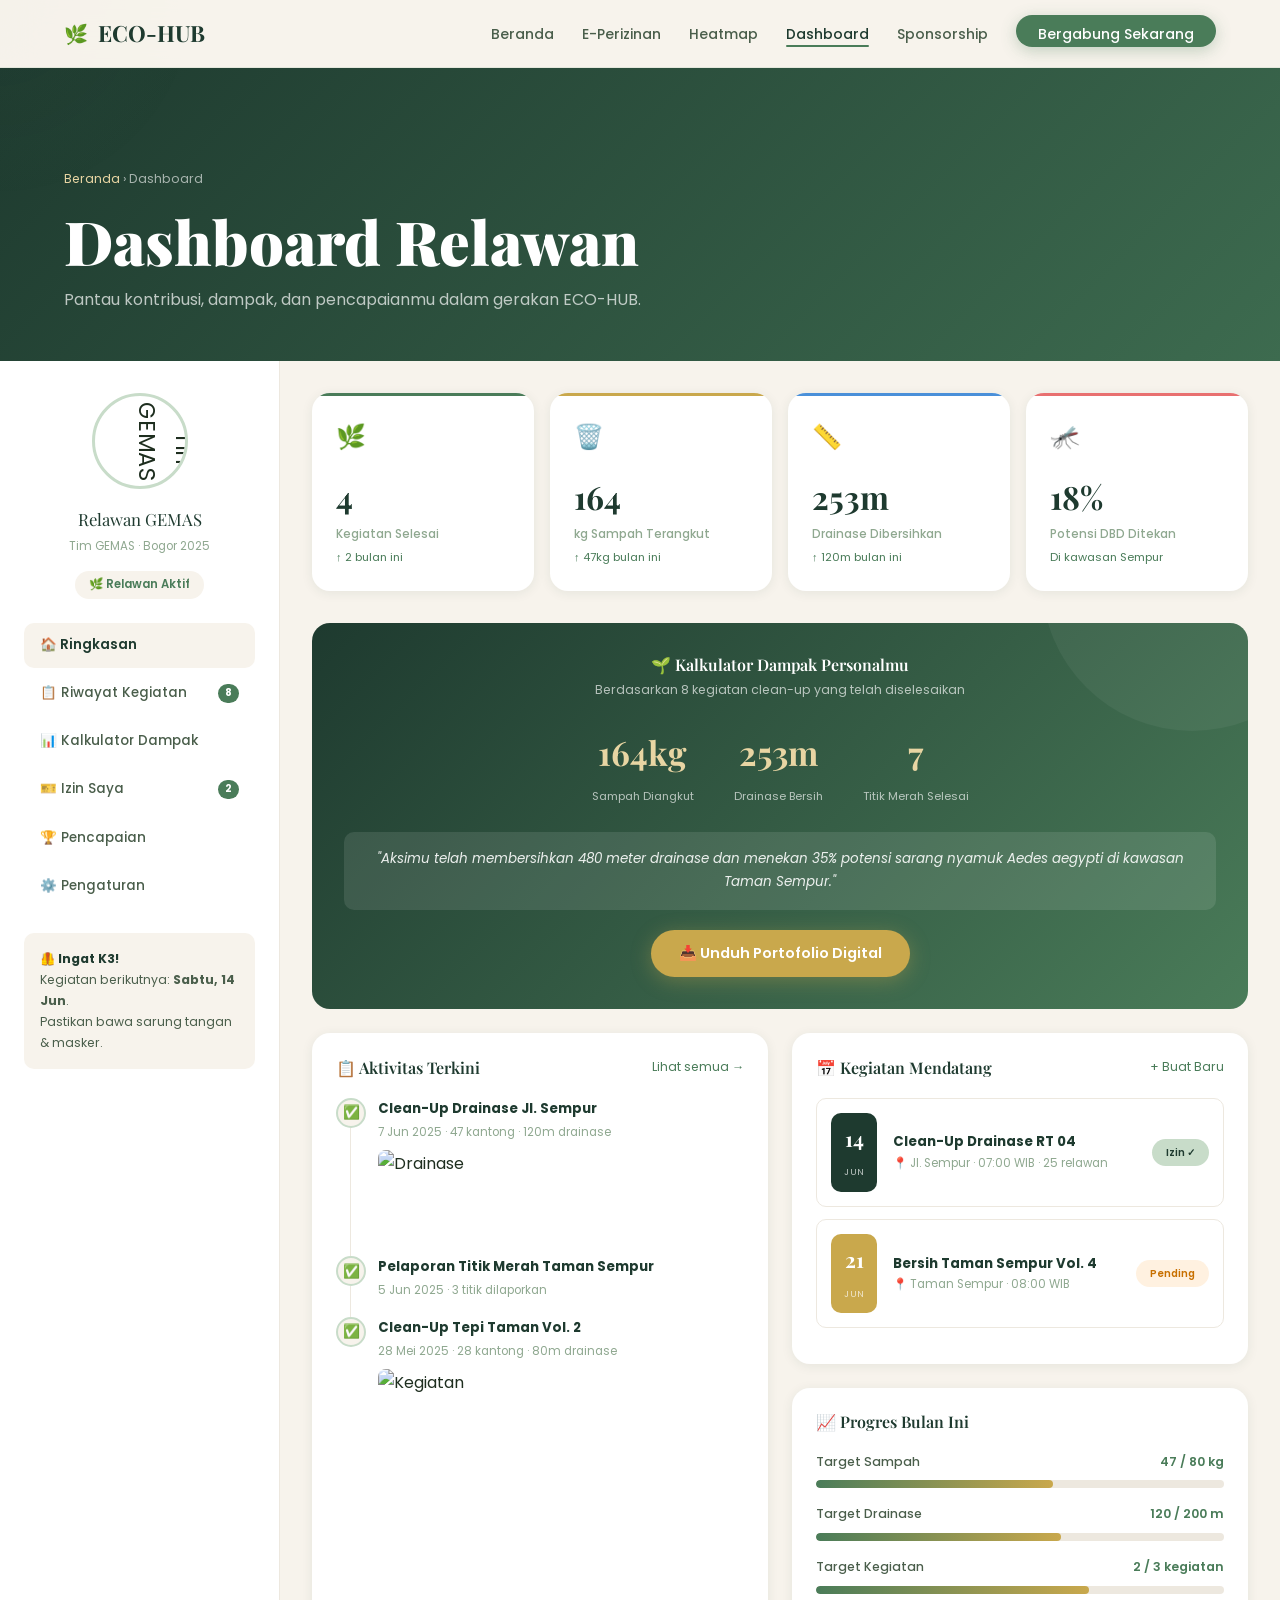
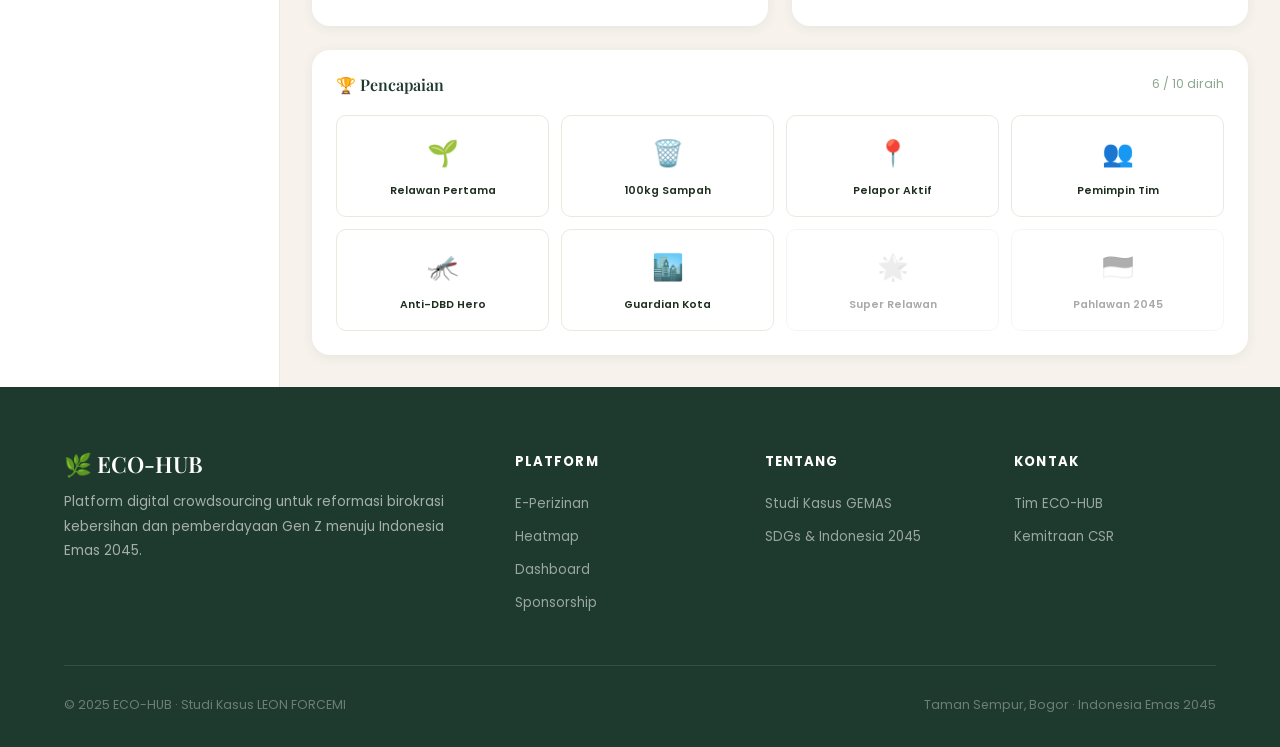
==== dashboard.html @ 986446e2 "Add files via upload" ====
<!DOCTYPE html>
<html lang="id">
<head>
<meta charset="UTF-8"/><meta name="viewport" content="width=device-width,initial-scale=1.0"/>
<title>Dashboard Relawan — ECO-HUB</title>
<link rel="stylesheet" href="style.css"/>
<style>
.page-hero{background:linear-gradient(135deg,var(--green-deep) 0%,#3d6b4f 100%);padding:100px 5% 48px;color:var(--white)}
.page-hero .breadcrumb{font-size:.78rem;color:rgba(255,255,255,.6);margin-bottom:1rem}
.page-hero .breadcrumb a{color:var(--gold-light)}
.page-hero h1{color:var(--white);margin-bottom:.5rem}
.page-hero p{color:rgba(255,255,255,.7)}
.dash-layout{display:grid;grid-template-columns:280px 1fr;min-height:80vh}

/* Sidebar */
.dash-side{background:var(--white);border-right:1px solid var(--cream-dark);padding:2rem 1.5rem;display:flex;flex-direction:column;gap:1.5rem}
.profile-wrap{text-align:center}
.profile-av{width:96px;height:96px;border-radius:50%;margin:0 auto 1rem;border:3px solid var(--green-mist);overflow:hidden}
.profile-av img{width:100%;height:100%;object-fit:cover;object-position:top center;transform:rotate(90deg) scale(1.4)}
.profile-name{font-family:'Playfair Display',serif;font-size:1.05rem;color:var(--green-deep);margin-bottom:.2rem}
.profile-role{font-size:.73rem;color:var(--text-light);margin-bottom:.75rem}
.profile-badge{display:inline-flex;align-items:center;gap:6px;background:var(--cream);color:var(--green-sage);padding:4px 14px;border-radius:999px;font-size:.72rem;font-weight:600}
.dash-nav{display:flex;flex-direction:column;gap:3px}
.dn-item{display:flex;align-items:center;gap:.75rem;padding:.7rem 1rem;border-radius:var(--radius-sm);font-size:.84rem;font-weight:500;color:var(--text-mid);cursor:pointer;transition:all .25s}
.dn-item:hover{background:var(--cream);color:var(--green-sage)}
.dn-item.active{background:var(--cream);color:var(--green-deep);font-weight:600}
.dn-badge{margin-left:auto;background:var(--green-sage);color:var(--white);font-size:.62rem;font-weight:700;padding:1px 7px;border-radius:999px}

/* Main */
.dash-main{padding:2rem;background:var(--cream)}
.qs-grid{display:grid;grid-template-columns:repeat(4,1fr);gap:1rem;margin-bottom:2rem}
.qs-card{background:var(--white);border-radius:var(--radius-md);padding:1.5rem;box-shadow:var(--shadow-sm);position:relative;overflow:hidden;transition:all .35s var(--ease)}
.qs-card:hover{transform:translateY(-5px);box-shadow:var(--shadow-md)}
.qs-card::before{content:'';position:absolute;top:0;left:0;right:0;height:3px}
.qs-card.c1::before{background:var(--green-sage)}.qs-card.c2::before{background:var(--gold)}.qs-card.c3::before{background:#4A90D9}.qs-card.c4::before{background:#E87070}
.qs-icon{font-size:1.5rem;margin-bottom:.75rem}
.qs-num{font-family:'Playfair Display',serif;font-size:2rem;font-weight:700;color:var(--green-deep);display:block}
.qs-lbl{font-size:.73rem;color:var(--text-light);font-weight:500}
.qs-trend{font-size:.7rem;color:var(--green-sage);margin-top:.25rem}

/* Impact card */
.impact-card{background:linear-gradient(135deg,var(--green-deep),var(--green-sage));border-radius:var(--radius-md);padding:2rem;color:var(--white);text-align:center;margin-bottom:1.5rem;position:relative;overflow:hidden}
.impact-card::before{content:'';position:absolute;top:-50%;right:-10%;width:300px;height:300px;border-radius:50%;background:rgba(255,255,255,.05)}
.impact-card h3{color:var(--white);margin-bottom:.25rem;font-size:1rem;position:relative;z-index:1}
.impact-card>p{color:rgba(255,255,255,.65);font-size:.78rem;margin-bottom:1.5rem;position:relative;z-index:1}
.impact-nums{display:flex;justify-content:center;gap:2.5rem;flex-wrap:wrap;margin-bottom:1.5rem;position:relative;z-index:1}
.in-num{font-family:'Playfair Display',serif;font-size:2.1rem;font-weight:700;color:var(--gold-light);display:block}
.in-lbl{font-size:.7rem;color:rgba(255,255,255,.65)}
.impact-quote{background:rgba(255,255,255,.1);border-radius:var(--radius-sm);padding:1rem;font-size:.84rem;color:rgba(255,255,255,.9);font-style:italic;margin-bottom:1.25rem;position:relative;z-index:1}

.dash-grid{display:grid;grid-template-columns:1fr 1fr;gap:1.5rem;margin-bottom:1.5rem}
.widget{background:var(--white);border-radius:var(--radius-md);padding:1.5rem;box-shadow:var(--shadow-sm)}
.wh{display:flex;align-items:center;justify-content:space-between;margin-bottom:1.25rem}
.wh h3{font-size:1rem;color:var(--green-deep)}
.wh a{font-size:.77rem;color:var(--green-sage)}

/* Activity */
.act-list{display:flex;flex-direction:column;gap:0}
.act-item{display:flex;align-items:flex-start;gap:.75rem;padding-bottom:1rem;position:relative}
.act-item:not(:last-child)::before{content:'';position:absolute;left:14px;top:30px;width:1px;bottom:0;background:var(--cream-dark)}
.act-dot{width:30px;height:30px;flex-shrink:0;border-radius:50%;background:var(--cream);display:flex;align-items:center;justify-content:center;font-size:.85rem;border:2px solid var(--green-mist)}
.act-content h5{font-size:.83rem;color:var(--green-deep);margin-bottom:.15rem}
.act-content p{font-size:.72rem;color:var(--text-light)}
.act-photo{width:100%;height:90px;border-radius:8px;overflow:hidden;margin-top:.5rem}
.act-photo img{width:100%;height:100%;object-fit:cover;transition:transform .5s}
.act-item:hover .act-photo img{transform:scale(1.05)}

/* Events */
.ev-item{display:flex;gap:1rem;align-items:center;padding:.9rem;border-radius:var(--radius-sm);border:1px solid var(--cream-dark);margin-bottom:.75rem;transition:all .3s}
.ev-item:hover{border-color:var(--green-sage);background:var(--cream)}
.ev-date{width:46px;flex-shrink:0;text-align:center;background:var(--green-deep);color:var(--white);border-radius:10px;padding:.5rem}
.ev-day{font-family:'Playfair Display',serif;font-size:1.3rem;font-weight:700;display:block}
.ev-mon{font-size:.58rem;text-transform:uppercase;letter-spacing:.05em;color:rgba(255,255,255,.7)}
.ev-info h5{font-size:.83rem;color:var(--green-deep)}
.ev-info p{font-size:.72rem;color:var(--text-light)}

/* Progress */
.prog-track{height:8px;background:var(--cream-dark);border-radius:999px;overflow:hidden;margin:.5rem 0}
.prog-fill{height:100%;border-radius:999px;background:linear-gradient(90deg,var(--green-sage),var(--gold));transition:width 1.5s var(--ease)}

/* Achievements */
.ach-grid{display:grid;grid-template-columns:repeat(4,1fr);gap:.75rem}
.ach-item{text-align:center;padding:1rem .5rem;border-radius:var(--radius-sm);border:1px solid var(--cream-dark);transition:all .3s;cursor:pointer}
.ach-item:hover{border-color:var(--gold);background:rgba(201,168,76,.06);transform:translateY(-4px)}
.ach-item.locked{opacity:.4;filter:grayscale(1)}
.ach-icon{font-size:1.6rem;display:block;margin-bottom:.4rem}
.ach-name{font-size:.67rem;font-weight:600;color:var(--text-dark)}

/* Team photo in sidebar */
.sidebar-team{width:100%;height:120px;object-fit:cover;border-radius:var(--radius-sm);margin-bottom:1rem}

@media(max-width:1100px){.qs-grid{grid-template-columns:repeat(2,1fr)}.ach-grid{grid-template-columns:repeat(3,1fr)}}
@media(max-width:900px){.dash-layout{grid-template-columns:1fr}.dash-side{border-right:none;border-bottom:1px solid var(--cream-dark);flex-direction:row;flex-wrap:wrap;gap:1rem;align-items:center}.dash-nav{flex-direction:row;flex-wrap:wrap}.dash-grid{grid-template-columns:1fr}.profile-wrap{display:flex;align-items:center;gap:1rem;text-align:left}.profile-av{width:60px;height:60px;margin:0}}
@media(max-width:600px){.qs-grid{grid-template-columns:repeat(2,1fr)}.impact-nums{gap:1rem}.ach-grid{grid-template-columns:repeat(3,1fr)}}
</style>
</head>
<body>
<div id="scroll-progress"></div>
<div class="cursor-glow"></div>
<nav class="navbar">
  <div class="nav-brand"><span class="brand-leaf">🌿</span> ECO-HUB</div>
  <ul class="nav-links">
    <li><a href="index.html">Beranda</a></li><li><a href="perizinan.html">E-Perizinan</a></li>
    <li><a href="heatmap.html">Heatmap</a></li><li><a href="dashboard.html" class="active">Dashboard</a></li>
    <li><a href="sponsorship.html">Sponsorship</a></li>
    <li><a href="perizinan.html" class="nav-cta">Bergabung Sekarang</a></li>
  </ul>
  <button class="hamburger" aria-label="Menu"><span></span><span></span><span></span></button>
</nav>
<div class="mobile-menu">
  <a href="index.html">Beranda</a><a href="perizinan.html">E-Perizinan</a>
  <a href="heatmap.html">Heatmap</a><a href="dashboard.html">Dashboard</a><a href="sponsorship.html">Sponsorship</a>
</div>

<div class="page-wrapper">
<div class="page-hero">
  <div class="breadcrumb"><a href="index.html">Beranda</a> › Dashboard</div>
  <h1>Dashboard Relawan</h1>
  <p>Pantau kontribusi, dampak, dan pencapaianmu dalam gerakan ECO-HUB.</p>
</div>

<div class="dash-layout">
  <!-- SIDEBAR -->
  <div class="dash-side">
    <div class="profile-wrap">
      <div class="profile-av">
        <img src="images/team-photo.jpg" alt="Tim GEMAS"/>
      </div>
      <div class="profile-name">Relawan GEMAS</div>
      <div class="profile-role">Tim GEMAS · Bogor 2025</div>
      <div class="profile-badge">🌿 Relawan Aktif</div>
    </div>
    <div class="dash-nav">
      <div class="dn-item active">🏠 Ringkasan</div>
      <div class="dn-item">📋 Riwayat Kegiatan <span class="dn-badge">8</span></div>
      <div class="dn-item">📊 Kalkulator Dampak</div>
      <div class="dn-item">🎫 Izin Saya <span class="dn-badge">2</span></div>
      <div class="dn-item">🏆 Pencapaian</div>
      <div class="dn-item">⚙️ Pengaturan</div>
    </div>
    <div style="background:var(--cream);border-radius:var(--radius-sm);padding:1rem;font-size:.77rem;color:var(--text-mid)">
      <strong style="color:var(--green-deep)">🦺 Ingat K3!</strong><br>
      Kegiatan berikutnya: <strong>Sabtu, 14 Jun</strong>.<br>Pastikan bawa sarung tangan & masker.
    </div>
  </div>

  <!-- MAIN -->
  <div class="dash-main">
    <!-- Quick Stats -->
    <div class="qs-grid">
      <div class="qs-card c1 reveal d1"><div class="qs-icon">🌿</div><span class="qs-num" data-target="8">0</span><div class="qs-lbl">Kegiatan Selesai</div><div class="qs-trend">↑ 2 bulan ini</div></div>
      <div class="qs-card c2 reveal d2"><div class="qs-icon">🗑️</div><span class="qs-num" data-target="312">0</span><div class="qs-lbl">kg Sampah Terangkut</div><div class="qs-trend">↑ 47kg bulan ini</div></div>
      <div class="qs-card c3 reveal d3"><div class="qs-icon">📏</div><span class="qs-num" data-target="480" data-suffix="m">0</span><div class="qs-lbl">Drainase Dibersihkan</div><div class="qs-trend">↑ 120m bulan ini</div></div>
      <div class="qs-card c4 reveal d4"><div class="qs-icon">🦟</div><span class="qs-num" data-target="35" data-suffix="%">0</span><div class="qs-lbl">Potensi DBD Ditekan</div><div class="qs-trend">Di kawasan Sempur</div></div>
    </div>

    <!-- Impact -->
    <div class="impact-card reveal">
      <h3>🌱 Kalkulator Dampak Personalmu</h3>
      <p>Berdasarkan 8 kegiatan clean-up yang telah diselesaikan</p>
      <div class="impact-nums">
        <div><span class="in-num" data-target="312" data-suffix="kg">0</span><span class="in-lbl">Sampah Diangkut</span></div>
        <div><span class="in-num" data-target="480" data-suffix="m">0</span><span class="in-lbl">Drainase Bersih</span></div>
        <div><span class="in-num" data-target="15">0</span><span class="in-lbl">Titik Merah Selesai</span></div>
      </div>
      <div class="impact-quote">"Aksimu telah membersihkan 480 meter drainase dan menekan 35% potensi sarang nyamuk Aedes aegypti di kawasan Taman Sempur."</div>
      <button class="btn btn-gold" onclick="showToast('Portofolio digital sedang disiapkan... 📊')">📥 Unduh Portofolio Digital</button>
    </div>

    <!-- Grid -->
    <div class="dash-grid">
      <!-- Activity -->
      <div class="widget reveal d1">
        <div class="wh"><h3>📋 Aktivitas Terkini</h3><a href="#">Lihat semua →</a></div>
        <div class="act-list">
          <div class="act-item">
            <div class="act-dot">✅</div>
            <div class="act-content">
              <h5>Clean-Up Drainase Jl. Sempur</h5>
              <p>7 Jun 2025 · 47 kantong · 120m drainase</p>
              <div class="act-photo"><img src="images/showcase-2.png" alt="Drainase"/></div>
            </div>
          </div>
          <div class="act-item">
            <div class="act-dot">✅</div>
            <div class="act-content">
              <h5>Pelaporan Titik Merah Taman Sempur</h5>
              <p>5 Jun 2025 · 3 titik dilaporkan</p>
            </div>
          </div>
          <div class="act-item">
            <div class="act-dot">✅</div>
            <div class="act-content">
              <h5>Clean-Up Tepi Taman Vol. 2</h5>
              <p>28 Mei 2025 · 28 kantong · 80m drainase</p>
              <div class="act-photo"><img src="images/activity-2.JPG" alt="Kegiatan" style="object-position:center"/></div>
            </div>
          </div>
        </div>
      </div>

      <div style="display:flex;flex-direction:column;gap:1.5rem">
        <!-- Events -->
        <div class="widget reveal d2">
          <div class="wh"><h3>📅 Kegiatan Mendatang</h3><a href="perizinan.html">+ Buat Baru</a></div>
          <div class="ev-item"><div class="ev-date"><span class="ev-day">14</span><span class="ev-mon">Jun</span></div><div class="ev-info"><h5>Clean-Up Drainase RT 04</h5><p>📍 Jl. Sempur · 07:00 WIB · 25 relawan</p></div><span class="chip" style="margin-left:auto;font-size:.63rem">Izin ✓</span></div>
          <div class="ev-item"><div class="ev-date" style="background:var(--gold)"><span class="ev-day">21</span><span class="ev-mon">Jun</span></div><div class="ev-info"><h5>Bersih Taman Sempur Vol. 4</h5><p>📍 Taman Sempur · 08:00 WIB</p></div><span class="chip" style="margin-left:auto;font-size:.63rem;background:rgba(255,160,50,.15);color:#c87000">Pending</span></div>
        </div>
        <!-- Progress -->
        <div class="widget reveal d3">
          <div class="wh"><h3>📈 Progres Bulan Ini</h3></div>
          <div style="margin-bottom:1rem"><div style="display:flex;justify-content:space-between;font-size:.77rem;margin-bottom:4px"><span style="color:var(--text-mid);font-weight:500">Target Sampah</span><span style="color:var(--green-sage);font-weight:600">47 / 80 kg</span></div><div class="prog-track"><div class="prog-fill" style="width:58%"></div></div></div>
          <div style="margin-bottom:1rem"><div style="display:flex;justify-content:space-between;font-size:.77rem;margin-bottom:4px"><span style="color:var(--text-mid);font-weight:500">Target Drainase</span><span style="color:var(--green-sage);font-weight:600">120 / 200 m</span></div><div class="prog-track"><div class="prog-fill" style="width:60%"></div></div></div>
          <div><div style="display:flex;justify-content:space-between;font-size:.77rem;margin-bottom:4px"><span style="color:var(--text-mid);font-weight:500">Target Kegiatan</span><span style="color:var(--green-sage);font-weight:600">2 / 3 kegiatan</span></div><div class="prog-track"><div class="prog-fill" style="width:67%"></div></div></div>
        </div>
      </div>
    </div>

    <!-- Achievements -->
    <div class="widget reveal">
      <div class="wh"><h3>🏆 Pencapaian</h3><span style="font-size:.77rem;color:var(--text-light)">6 / 10 diraih</span></div>
      <div class="ach-grid">
        <div class="ach-item"><span class="ach-icon">🌱</span><div class="ach-name">Relawan Pertama</div></div>
        <div class="ach-item"><span class="ach-icon">🗑️</span><div class="ach-name">100kg Sampah</div></div>
        <div class="ach-item"><span class="ach-icon">📍</span><div class="ach-name">Pelapor Aktif</div></div>
        <div class="ach-item"><span class="ach-icon">👥</span><div class="ach-name">Pemimpin Tim</div></div>
        <div class="ach-item"><span class="ach-icon">🦟</span><div class="ach-name">Anti-DBD Hero</div></div>
        <div class="ach-item"><span class="ach-icon">🏙️</span><div class="ach-name">Guardian Kota</div></div>
        <div class="ach-item locked"><span class="ach-icon">🌟</span><div class="ach-name">Super Relawan</div></div>
        <div class="ach-item locked"><span class="ach-icon">🇮🇩</span><div class="ach-name">Pahlawan 2045</div></div>
      </div>
    </div>
  </div>
</div>

<footer>
  <div class="footer-grid">
    <div class="footer-brand"><h3>🌿 ECO-HUB</h3><p>Platform digital crowdsourcing untuk reformasi birokrasi kebersihan dan pemberdayaan Gen Z menuju Indonesia Emas 2045.</p></div>
    <div class="footer-col"><h4>Platform</h4><a href="perizinan.html">E-Perizinan</a><a href="heatmap.html">Heatmap</a><a href="dashboard.html">Dashboard</a><a href="sponsorship.html">Sponsorship</a></div>
    <div class="footer-col"><h4>Tentang</h4><a href="#">Studi Kasus GEMAS</a><a href="#">SDGs & Indonesia 2045</a></div>
    <div class="footer-col"><h4>Kontak</h4><a href="#">Tim ECO-HUB</a><a href="#">Kemitraan CSR</a></div>
  </div>
  <div class="footer-bottom"><span>© 2025 ECO-HUB · Studi Kasus LEON FORCEMI</span><span>Taman Sempur, Bogor · Indonesia Emas 2045</span></div>
</footer>
</div>
<script src="main.js"></script>
</body></html>
---- style.css ----
@import url('https://fonts.googleapis.com/css2?family=Playfair+Display:wght@400;600;700;900&family=Poppins:wght@300;400;500;600;700&display=swap');

:root {
  --green-deep:   #1E3A2F;
  --green-sage:   #4A7C59;
  --green-light:  #7BAE87;
  --green-mist:   #C8DCC9;
  --cream:        #F7F3EC;
  --cream-dark:   #EDE8DF;
  --gold:         #C9A84C;
  --gold-light:   #E8D5A3;
  --text-dark:    #1E2E1F;
  --text-mid:     #4A5E4B;
  --text-light:   #8FA890;
  --white:        #FFFFFF;
  --shadow-sm:    0 2px 12px rgba(30,58,47,0.08);
  --shadow-md:    0 8px 32px rgba(30,58,47,0.14);
  --shadow-lg:    0 20px 60px rgba(30,58,47,0.18);
  --radius-sm:    10px;
  --radius-md:    18px;
  --radius-lg:    32px;
  --radius-full:  999px;
  --ease:         cubic-bezier(0.4,0,0.2,1);
  --ease-spring:  cubic-bezier(0.34,1.56,0.64,1);
}

*,*::before,*::after{box-sizing:border-box;margin:0;padding:0}
html{scroll-behavior:smooth;font-size:16px}
body{font-family:'Poppins',sans-serif;background:var(--cream);color:var(--text-dark);line-height:1.7;overflow-x:hidden}
img{max-width:100%;height:auto;display:block}
a{text-decoration:none;color:inherit}
ul{list-style:none}

/* ── Scroll Progress ── */
#scroll-progress{
  position:fixed;top:0;left:0;height:3px;width:0%;
  background:linear-gradient(90deg,var(--green-sage),var(--gold));
  z-index:9999;transition:width 0.1s linear;
}

/* ── Typography ── */
h1,h2,h3{font-family:'Playfair Display',serif;line-height:1.2}
h1{font-size:clamp(2.2rem,5vw,3.8rem);font-weight:900}
h2{font-size:clamp(1.7rem,3.5vw,2.7rem);font-weight:700}
h3{font-size:clamp(1.1rem,2vw,1.4rem);font-weight:600}
p{font-size:clamp(0.88rem,1.4vw,1rem);color:var(--text-mid)}

/* ── Navbar ── */
.navbar{
  position:fixed;top:0;left:0;right:0;z-index:1000;
  display:flex;align-items:center;justify-content:space-between;
  padding:0 5%;height:68px;
  background:rgba(247,243,236,0.82);
  backdrop-filter:blur(20px);
  border-bottom:1px solid rgba(74,124,89,0.1);
  transition:all 0.4s var(--ease);
}
.navbar.scrolled{background:rgba(247,243,236,0.97);box-shadow:var(--shadow-sm)}
.nav-brand{
  display:flex;align-items:center;gap:10px;
  font-family:'Playfair Display',serif;font-size:1.4rem;font-weight:700;
  color:var(--green-deep);cursor:pointer;
}
.brand-leaf{font-size:1.2rem;animation:sway 3s ease-in-out infinite}
@keyframes sway{0%,100%{transform:rotate(-8deg)}50%{transform:rotate(8deg)}}
.nav-links{display:flex;align-items:center;gap:1.75rem}
.nav-links a{
  font-size:0.87rem;font-weight:500;color:var(--text-mid);
  position:relative;padding-bottom:3px;transition:color 0.3s;
}
.nav-links a::after{
  content:'';position:absolute;bottom:0;left:0;
  width:0;height:2px;background:var(--green-sage);
  border-radius:2px;transition:width 0.35s var(--ease);
}
.nav-links a:hover,.nav-links a.active{color:var(--green-deep)}
.nav-links a:hover::after,.nav-links a.active::after{width:100%}
.nav-cta{
  background:var(--green-sage)!important;color:var(--white)!important;
  padding:9px 22px;border-radius:var(--radius-full);font-weight:600;
  transition:all 0.3s var(--ease-spring)!important;
  box-shadow:0 4px 16px rgba(74,124,89,0.3);
}
.nav-cta:hover{background:var(--green-deep)!important;transform:translateY(-2px)!important;box-shadow:0 8px 24px rgba(74,124,89,0.4)!important}
.nav-cta::after{display:none!important}
.hamburger{display:none;flex-direction:column;gap:5px;cursor:pointer;background:none;border:none;padding:4px}
.hamburger span{display:block;width:24px;height:2px;background:var(--green-deep);border-radius:2px;transition:all 0.35s var(--ease)}
.hamburger.open span:nth-child(1){transform:translateY(7px) rotate(45deg)}
.hamburger.open span:nth-child(2){opacity:0;transform:scaleX(0)}
.hamburger.open span:nth-child(3){transform:translateY(-7px) rotate(-45deg)}
.mobile-menu{
  display:none;position:fixed;top:68px;left:0;right:0;
  background:rgba(247,243,236,0.98);backdrop-filter:blur(20px);
  padding:1.5rem 5%;flex-direction:column;gap:0.75rem;
  border-bottom:1px solid var(--green-mist);z-index:999;
  transform:translateY(-10px);opacity:0;
  transition:all 0.35s var(--ease);
}
.mobile-menu.open{display:flex;transform:translateY(0);opacity:1}
.mobile-menu a{font-weight:500;color:var(--text-mid);padding:0.6rem 0;border-bottom:1px solid var(--cream-dark);transition:color 0.2s}
.mobile-menu a:hover{color:var(--green-sage)}

/* ── Page wrapper ── */
.page-wrapper{padding-top:68px}

/* ── Section ── */
.section{padding:90px 5%}
.section-label{
  display:inline-flex;align-items:center;gap:8px;
  font-size:0.75rem;font-weight:700;letter-spacing:0.14em;
  text-transform:uppercase;color:var(--green-sage);margin-bottom:1rem;
}
.section-label::before{content:'';display:block;width:28px;height:2px;background:var(--gold);border-radius:2px}
.section-title{color:var(--green-deep);margin-bottom:1rem}
.section-subtitle{max-width:560px;color:var(--text-mid);line-height:1.8}

/* ── Buttons ── */
.btn{
  display:inline-flex;align-items:center;gap:8px;
  padding:13px 28px;border-radius:var(--radius-full);
  font-family:'Poppins',sans-serif;font-size:0.9rem;font-weight:600;
  cursor:pointer;border:none;transition:all 0.35s var(--ease-spring);
  position:relative;overflow:hidden;
}
.btn::before{
  content:'';position:absolute;inset:0;
  background:rgba(255,255,255,0.15);
  transform:translateX(-100%);transition:transform 0.4s var(--ease);
}
.btn:hover::before{transform:translateX(0)}
.btn-primary{background:var(--green-sage);color:var(--white);box-shadow:0 4px 20px rgba(74,124,89,0.35)}
.btn-primary:hover{background:var(--green-deep);transform:translateY(-3px);box-shadow:0 10px 30px rgba(74,124,89,0.45)}
.btn-outline{background:transparent;color:var(--green-sage);border:2px solid var(--green-sage)}
.btn-outline:hover{background:var(--green-sage);color:var(--white);transform:translateY(-3px)}
.btn-gold{background:var(--gold);color:var(--white);box-shadow:0 4px 20px rgba(201,168,76,0.35)}
.btn-gold:hover{background:#b8952f;transform:translateY(-3px);box-shadow:0 10px 30px rgba(201,168,76,0.45)}
.btn-white{background:var(--white);color:var(--green-deep)}
.btn-white:hover{background:var(--cream);transform:translateY(-3px)}

/* ── Cards ── */
.card{
  background:var(--white);border-radius:var(--radius-md);padding:2rem;
  box-shadow:var(--shadow-sm);transition:all 0.4s var(--ease);
  border:1px solid rgba(200,220,201,0.4);
}
.card:hover{transform:translateY(-8px);box-shadow:var(--shadow-md)}

/* ── Real Photo ── */
.real-photo{
  width:100%;height:100%;object-fit:cover;
  border-radius:var(--radius-md);
  transition:transform 0.6s var(--ease);
}
.photo-wrap{overflow:hidden;border-radius:var(--radius-md)}
.photo-wrap:hover .real-photo{transform:scale(1.05)}

/* ── Chip ── */
.chip{
  display:inline-flex;align-items:center;gap:6px;
  padding:5px 14px;border-radius:var(--radius-full);
  font-size:0.73rem;font-weight:600;
  background:var(--green-mist);color:var(--green-deep);
}

/* ── Footer ── */
footer{background:var(--green-deep);color:rgba(255,255,255,0.75);padding:64px 5% 32px}
.footer-grid{display:grid;grid-template-columns:2fr 1fr 1fr 1fr;gap:3rem;padding-bottom:40px;border-bottom:1px solid rgba(255,255,255,0.1)}
.footer-brand h3{font-family:'Playfair Display',serif;color:var(--white);font-size:1.4rem;margin-bottom:0.75rem}
.footer-brand p{color:rgba(255,255,255,0.6);font-size:0.85rem;line-height:1.8}
.footer-col h4{color:var(--white);font-size:0.82rem;font-weight:700;letter-spacing:0.08em;text-transform:uppercase;margin-bottom:1.2rem}
.footer-col a{display:block;color:rgba(255,255,255,0.55);font-size:0.83rem;margin-bottom:0.65rem;transition:all 0.25s}
.footer-col a:hover{color:var(--gold);padding-left:6px}
.footer-bottom{display:flex;align-items:center;justify-content:space-between;padding-top:28px;font-size:0.78rem;color:rgba(255,255,255,0.35);flex-wrap:wrap;gap:1rem}

/* ── Animations ── */
@keyframes fadeUp{from{opacity:0;transform:translateY(40px)}to{opacity:1;transform:translateY(0)}}
@keyframes fadeIn{from{opacity:0}to{opacity:1}}
@keyframes float{0%,100%{transform:translateY(0)}50%{transform:translateY(-14px)}}
@keyframes floatReverse{0%,100%{transform:translateY(0)}50%{transform:translateY(14px)}}
@keyframes pulse-ring{0%{transform:scale(1);opacity:0.7}100%{transform:scale(2);opacity:0}}
@keyframes slideInLeft{from{opacity:0;transform:translateX(-40px)}to{opacity:1;transform:translateX(0)}}
@keyframes slideInRight{from{opacity:0;transform:translateX(40px)}to{opacity:1;transform:translateX(0)}}
@keyframes scaleIn{from{opacity:0;transform:scale(0.85)}to{opacity:1;transform:scale(1)}}
@keyframes shimmer{0%{background-position:-200% center}100%{background-position:200% center}}
@keyframes rotateIn{from{opacity:0;transform:rotate(-10deg) scale(0.9)}to{opacity:1;transform:rotate(0) scale(1)}}
@keyframes bounceIn{0%{opacity:0;transform:scale(0.3)}50%{transform:scale(1.05)}70%{transform:scale(0.95)}100%{opacity:1;transform:scale(1)}}

.reveal{opacity:0;transform:translateY(40px);transition:opacity 0.8s var(--ease),transform 0.8s var(--ease)}
.reveal.visible{opacity:1;transform:translateY(0)}
.reveal-left{opacity:0;transform:translateX(-40px);transition:opacity 0.8s var(--ease),transform 0.8s var(--ease)}
.reveal-left.visible{opacity:1;transform:translateX(0)}
.reveal-right{opacity:0;transform:translateX(40px);transition:opacity 0.8s var(--ease),transform 0.8s var(--ease)}
.reveal-right.visible{opacity:1;transform:translateX(0)}
.reveal-scale{opacity:0;transform:scale(0.88);transition:opacity 0.8s var(--ease),transform 0.8s var(--ease)}
.reveal-scale.visible{opacity:1;transform:scale(1)}

.d1{transition-delay:0.1s}.d2{transition-delay:0.2s}.d3{transition-delay:0.3s}
.d4{transition-delay:0.4s}.d5{transition-delay:0.5s}.d6{transition-delay:0.6s}

/* ── Cursor glow ── */
.cursor-glow{
  width:400px;height:400px;border-radius:50%;
  background:radial-gradient(circle,rgba(74,124,89,0.06) 0%,transparent 70%);
  position:fixed;pointer-events:none;z-index:0;
  transform:translate(-50%,-50%);transition:left 0.15s,top 0.15s;
}

/* ── Responsive ── */
@media(max-width:1024px){.footer-grid{grid-template-columns:1fr 1fr}}
@media(max-width:768px){
  .nav-links{display:none}.hamburger{display:flex}
  .section{padding:64px 5%}
  .footer-grid{grid-template-columns:1fr;gap:2rem}
  .footer-bottom{flex-direction:column;text-align:center}
}
@media(max-width:480px){.section{padding:48px 5%}.btn{padding:11px 22px;font-size:0.84rem}}
@media(prefers-reduced-motion:reduce){*,*::before,*::after{animation-duration:0.01ms!important;transition-duration:0.01ms!important}}
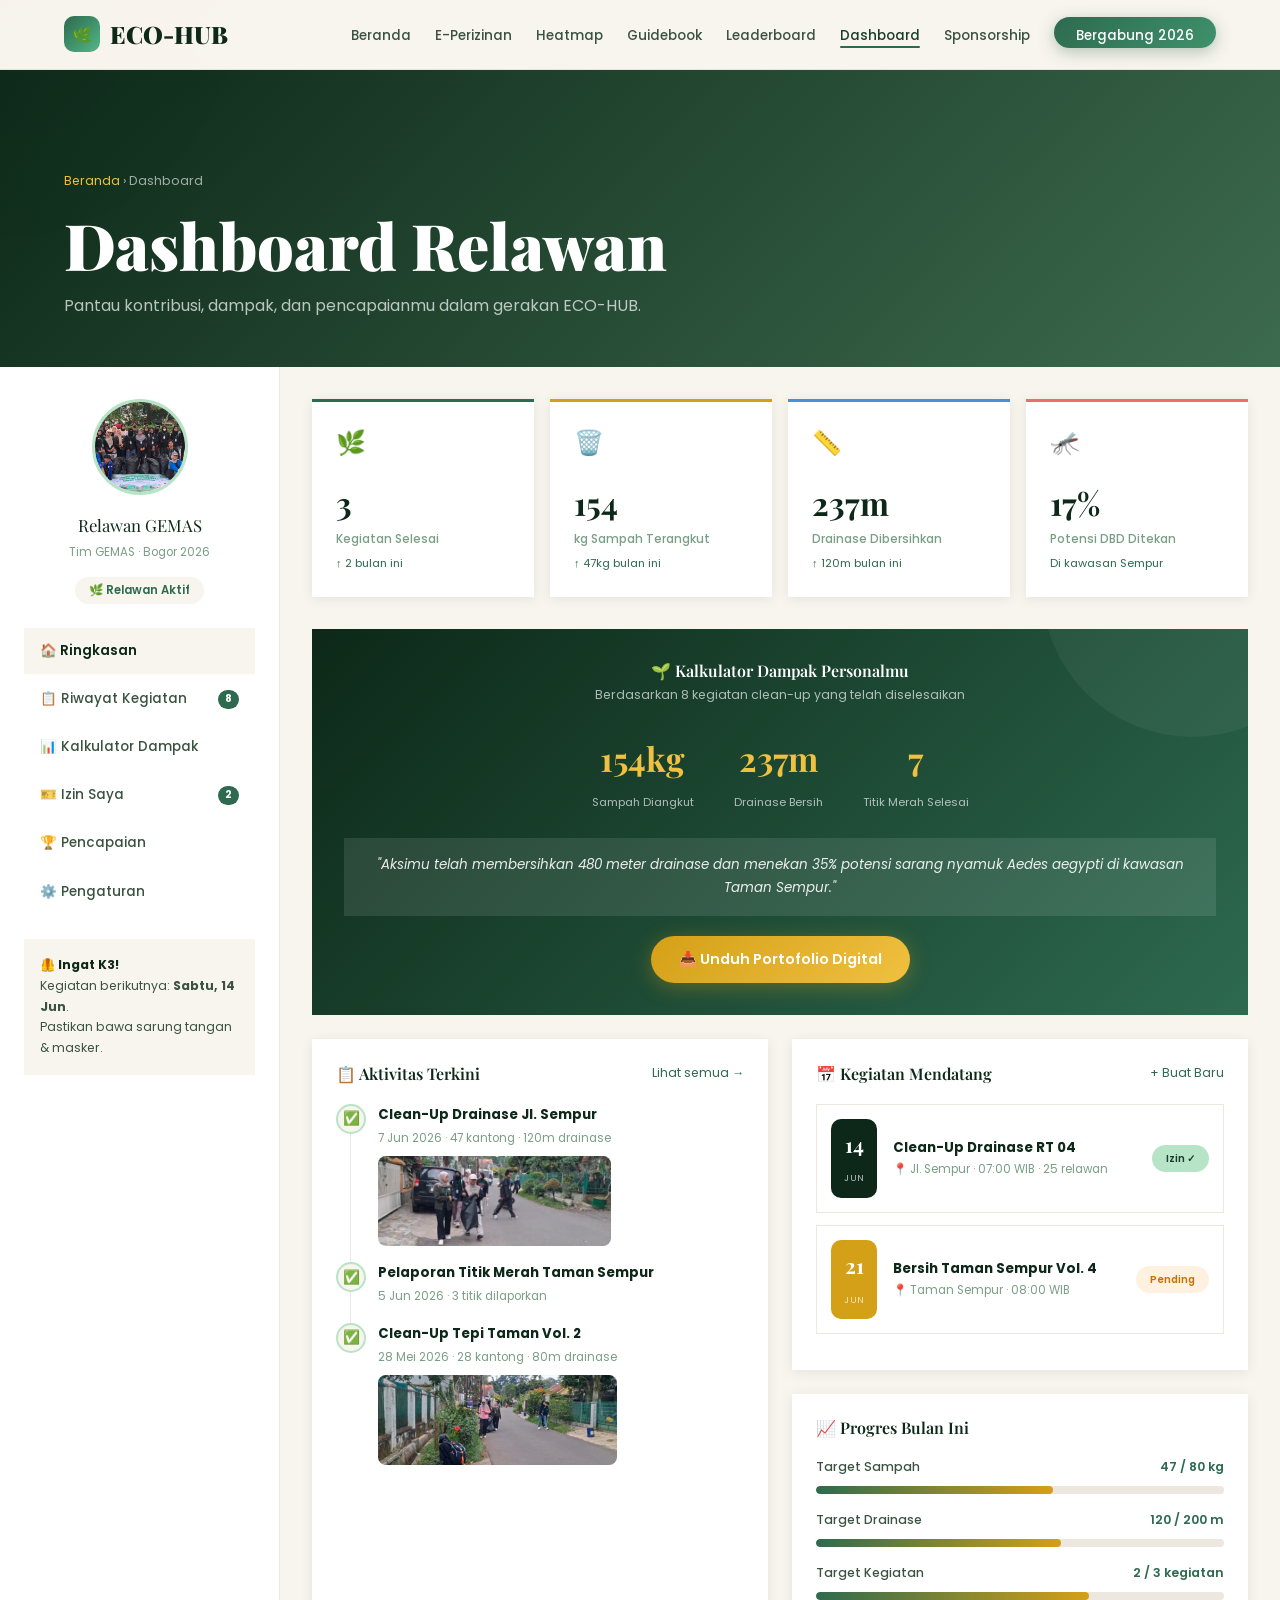
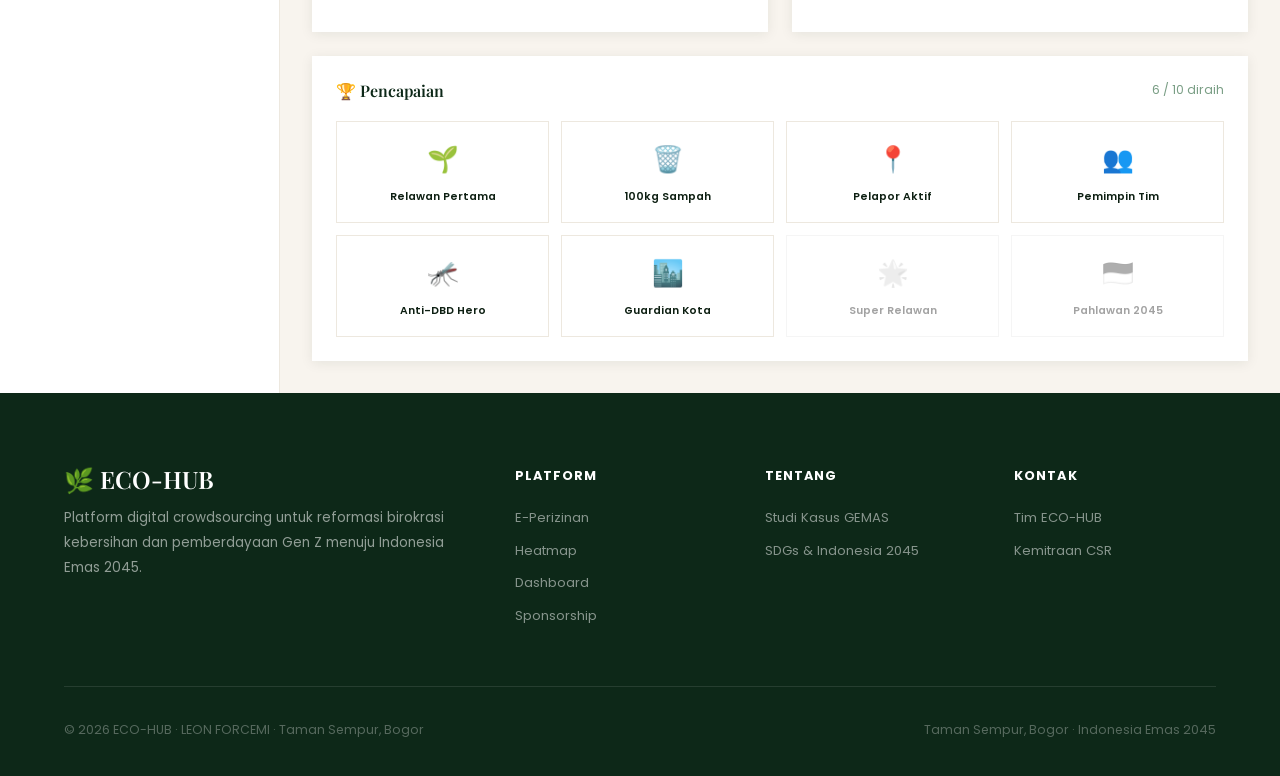
==== commit 06b809ed: "Add files via upload" ====
--- a/dashboard.html
+++ b/dashboard.html
@@ -16,7 +16,7 @@
 .dash-side{background:var(--white);border-right:1px solid var(--cream-dark);padding:2rem 1.5rem;display:flex;flex-direction:column;gap:1.5rem}
 .profile-wrap{text-align:center}
 .profile-av{width:96px;height:96px;border-radius:50%;margin:0 auto 1rem;border:3px solid var(--green-mist);overflow:hidden}
-.profile-av img{width:100%;height:100%;object-fit:cover;object-position:top center;transform:rotate(90deg) scale(1.4)}
+.profile-av img{width:100%;height:100%;object-fit:cover;object-position:center top;transform:none}
 .profile-name{font-family:'Playfair Display',serif;font-size:1.05rem;color:var(--green-deep);margin-bottom:.2rem}
 .profile-role{font-size:.73rem;color:var(--text-light);margin-bottom:.75rem}
 .profile-badge{display:inline-flex;align-items:center;gap:6px;background:var(--cream);color:var(--green-sage);padding:4px 14px;border-radius:999px;font-size:.72rem;font-weight:600}
@@ -98,18 +98,28 @@
 <div id="scroll-progress"></div>
 <div class="cursor-glow"></div>
 <nav class="navbar">
-  <div class="nav-brand"><span class="brand-leaf">🌿</span> ECO-HUB</div>
-  <ul class="nav-links">
-    <li><a href="index.html">Beranda</a></li><li><a href="perizinan.html">E-Perizinan</a></li>
-    <li><a href="heatmap.html">Heatmap</a></li><li><a href="dashboard.html" class="active">Dashboard</a></li>
+  <div class="nav-brand"><div class="brand-icon">🌿</div> ECO-HUB</div>
+    <ul class="nav-links">
+    <li><a href="index.html">Beranda</a></li>
+    <li><a href="perizinan.html">E-Perizinan</a></li>
+    <li><a href="heatmap.html">Heatmap</a></li>
+    <li><a href="guidebook.html">Guidebook</a></li>
+    <li><a href="leaderboard.html">Leaderboard</a></li>
+    <li><a href="dashboard.html" class="active">Dashboard</a></li>
     <li><a href="sponsorship.html">Sponsorship</a></li>
-    <li><a href="perizinan.html" class="nav-cta">Bergabung Sekarang</a></li>
+    <li><a href="perizinan.html" class="nav-cta">Bergabung 2026</a></li>
   </ul>
   <button class="hamburger" aria-label="Menu"><span></span><span></span><span></span></button>
 </nav>
 <div class="mobile-menu">
-  <a href="index.html">Beranda</a><a href="perizinan.html">E-Perizinan</a>
-  <a href="heatmap.html">Heatmap</a><a href="dashboard.html">Dashboard</a><a href="sponsorship.html">Sponsorship</a>
+  <a href="index.html">Beranda</a>
+  <a href="perizinan.html">E-Perizinan</a>
+  <a href="heatmap.html">Heatmap</a>
+  <a href="guidebook.html">Guidebook</a>
+  <a href="leaderboard.html">Leaderboard</a>
+  <a href="dashboard.html">Dashboard</a>
+  <a href="sponsorship.html">Sponsorship</a>
+  <a href="perizinan.html" style="background:linear-gradient(135deg,#2D6A4F,#40916C);color:#fff;text-align:center;padding:10px;border-radius:999px;margin-top:.5rem;border:none">Bergabung 2026</a>
 </div>
 
 <div class="page-wrapper">
@@ -124,10 +134,10 @@
   <div class="dash-side">
     <div class="profile-wrap">
       <div class="profile-av">
-        <img src="images/team-photo.jpg" alt="Tim GEMAS"/>
+        <img src="images/teamfoto2.png" alt="Tim GEMAS" style="object-position:center 20%"/>
       </div>
       <div class="profile-name">Relawan GEMAS</div>
-      <div class="profile-role">Tim GEMAS · Bogor 2025</div>
+      <div class="profile-role">Tim GEMAS · Bogor 2026</div>
       <div class="profile-badge">🌿 Relawan Aktif</div>
     </div>
     <div class="dash-nav">
@@ -177,23 +187,23 @@
             <div class="act-dot">✅</div>
             <div class="act-content">
               <h5>Clean-Up Drainase Jl. Sempur</h5>
-              <p>7 Jun 2025 · 47 kantong · 120m drainase</p>
-              <div class="act-photo"><img src="images/showcase-2.png" alt="Drainase"/></div>
+              <p>7 Jun 2026 · 47 kantong · 120m drainase</p>
+              <div class="act-photo"><img src="images/activity9.png" alt="Drainase"/></div>
             </div>
           </div>
           <div class="act-item">
             <div class="act-dot">✅</div>
             <div class="act-content">
               <h5>Pelaporan Titik Merah Taman Sempur</h5>
-              <p>5 Jun 2025 · 3 titik dilaporkan</p>
+              <p>5 Jun 2026 · 3 titik dilaporkan</p>
             </div>
           </div>
           <div class="act-item">
             <div class="act-dot">✅</div>
             <div class="act-content">
               <h5>Clean-Up Tepi Taman Vol. 2</h5>
-              <p>28 Mei 2025 · 28 kantong · 80m drainase</p>
-              <div class="act-photo"><img src="images/activity-2.JPG" alt="Kegiatan" style="object-position:center"/></div>
+              <p>28 Mei 2026 · 28 kantong · 80m drainase</p>
+              <div class="act-photo"><img src="images/activity10.png" alt="Kegiatan" style="object-position:center"/></div>
             </div>
           </div>
         </div>
@@ -240,7 +250,7 @@
     <div class="footer-col"><h4>Tentang</h4><a href="#">Studi Kasus GEMAS</a><a href="#">SDGs & Indonesia 2045</a></div>
     <div class="footer-col"><h4>Kontak</h4><a href="#">Tim ECO-HUB</a><a href="#">Kemitraan CSR</a></div>
   </div>
-  <div class="footer-bottom"><span>© 2025 ECO-HUB · Studi Kasus LEON FORCEMI</span><span>Taman Sempur, Bogor · Indonesia Emas 2045</span></div>
+  <div class="footer-bottom"><span>© 2026 ECO-HUB · LEON FORCEMI · Taman Sempur, Bogor</span><span>Taman Sempur, Bogor · Indonesia Emas 2045</span></div>
 </footer>
 </div>
 <script src="main.js"></script>
--- a/style.css
+++ b/style.css
@@ -1,27 +1,32 @@
-@import url('https://fonts.googleapis.com/css2?family=Playfair+Display:wght@400;600;700;900&family=Poppins:wght@300;400;500;600;700&display=swap');
+@import url('https://fonts.googleapis.com/css2?family=Playfair+Display:wght@400;600;700;900&family=Poppins:wght@300;400;500;600;700;800&display=swap');
 
 :root {
-  --green-deep:   #1E3A2F;
-  --green-sage:   #4A7C59;
-  --green-light:  #7BAE87;
-  --green-mist:   #C8DCC9;
-  --cream:        #F7F3EC;
+  --green-deep:   #0D2818;
+  --green-dark:   #1A3D2B;
+  --green-sage:   #2D6A4F;
+  --green-mid:    #40916C;
+  --green-light:  #52B788;
+  --green-mist:   #B7E4C7;
+  --cream:        #F8F4EE;
   --cream-dark:   #EDE8DF;
-  --gold:         #C9A84C;
-  --gold-light:   #E8D5A3;
-  --text-dark:    #1E2E1F;
-  --text-mid:     #4A5E4B;
-  --text-light:   #8FA890;
+  --gold:         #D4A017;
+  --gold-light:   #F0C040;
+  --gold-pale:    #FDF0C0;
+  --red:          #C0392B;
+  --red-light:    #FADBD8;
+  --blue:         #1A6B8A;
+  --blue-light:   #D6EAF8;
+  --text-dark:    #0D1F12;
+  --text-mid:     #3A5240;
+  --text-light:   #7A9E85;
   --white:        #FFFFFF;
-  --shadow-sm:    0 2px 12px rgba(30,58,47,0.08);
-  --shadow-md:    0 8px 32px rgba(30,58,47,0.14);
-  --shadow-lg:    0 20px 60px rgba(30,58,47,0.18);
-  --radius-sm:    10px;
-  --radius-md:    18px;
-  --radius-lg:    32px;
-  --radius-full:  999px;
-  --ease:         cubic-bezier(0.4,0,0.2,1);
-  --ease-spring:  cubic-bezier(0.34,1.56,0.64,1);
+  --shadow-sm:    0 2px 12px rgba(13,40,24,0.08);
+  --shadow-md:    0 8px 32px rgba(13,40,24,0.14);
+  --shadow-lg:    0 20px 60px rgba(13,40,24,0.20);
+  --shadow-xl:    0 32px 80px rgba(13,40,24,0.25);
+  --r-sm: 10px; --r-md: 18px; --r-lg: 28px; --r-xl: 40px; --r-full: 999px;
+  --ease: cubic-bezier(0.4,0,0.2,1);
+  --spring: cubic-bezier(0.34,1.56,0.64,1);
 }
 
 *,*::before,*::after{box-sizing:border-box;margin:0;padding:0}
@@ -32,186 +37,125 @@
 ul{list-style:none}
 
 /* ── Scroll Progress ── */
-#scroll-progress{
-  position:fixed;top:0;left:0;height:3px;width:0%;
-  background:linear-gradient(90deg,var(--green-sage),var(--gold));
-  z-index:9999;transition:width 0.1s linear;
-}
+#scroll-bar{position:fixed;top:0;left:0;height:3px;width:0%;background:linear-gradient(90deg,var(--green-light),var(--gold));z-index:9999;transition:width .1s linear}
+
+/* ── Cursor ── */
+.cursor-glow{width:500px;height:500px;border-radius:50%;background:radial-gradient(circle,rgba(45,106,79,0.05) 0%,transparent 70%);position:fixed;pointer-events:none;z-index:0;transform:translate(-50%,-50%);transition:left .2s,top .2s}
 
 /* ── Typography ── */
 h1,h2,h3{font-family:'Playfair Display',serif;line-height:1.2}
-h1{font-size:clamp(2.2rem,5vw,3.8rem);font-weight:900}
-h2{font-size:clamp(1.7rem,3.5vw,2.7rem);font-weight:700}
-h3{font-size:clamp(1.1rem,2vw,1.4rem);font-weight:600}
+h1{font-size:clamp(2.4rem,5vw,4rem);font-weight:900}
+h2{font-size:clamp(1.8rem,3.5vw,2.8rem);font-weight:700}
+h3{font-size:clamp(1.1rem,2vw,1.45rem);font-weight:600}
 p{font-size:clamp(0.88rem,1.4vw,1rem);color:var(--text-mid)}
 
 /* ── Navbar ── */
-.navbar{
-  position:fixed;top:0;left:0;right:0;z-index:1000;
-  display:flex;align-items:center;justify-content:space-between;
-  padding:0 5%;height:68px;
-  background:rgba(247,243,236,0.82);
-  backdrop-filter:blur(20px);
-  border-bottom:1px solid rgba(74,124,89,0.1);
-  transition:all 0.4s var(--ease);
-}
-.navbar.scrolled{background:rgba(247,243,236,0.97);box-shadow:var(--shadow-sm)}
-.nav-brand{
-  display:flex;align-items:center;gap:10px;
-  font-family:'Playfair Display',serif;font-size:1.4rem;font-weight:700;
-  color:var(--green-deep);cursor:pointer;
-}
-.brand-leaf{font-size:1.2rem;animation:sway 3s ease-in-out infinite}
+.navbar{position:fixed;top:0;left:0;right:0;z-index:1000;display:flex;align-items:center;justify-content:space-between;padding:0 5%;height:70px;background:rgba(248,244,238,0.85);backdrop-filter:blur(20px);border-bottom:1px solid rgba(45,106,79,0.1);transition:all .4s var(--ease)}
+.navbar.scrolled{background:rgba(248,244,238,0.97);box-shadow:var(--shadow-sm)}
+.nav-brand{display:flex;align-items:center;gap:10px;font-family:'Playfair Display',serif;font-size:1.5rem;font-weight:900;color:var(--green-deep)}
+.brand-icon{width:36px;height:36px;background:linear-gradient(135deg,var(--green-sage),var(--green-light));border-radius:10px;display:flex;align-items:center;justify-content:center;font-size:1rem;animation:sway 3s ease-in-out infinite}
 @keyframes sway{0%,100%{transform:rotate(-8deg)}50%{transform:rotate(8deg)}}
-.nav-links{display:flex;align-items:center;gap:1.75rem}
-.nav-links a{
-  font-size:0.87rem;font-weight:500;color:var(--text-mid);
-  position:relative;padding-bottom:3px;transition:color 0.3s;
-}
-.nav-links a::after{
-  content:'';position:absolute;bottom:0;left:0;
-  width:0;height:2px;background:var(--green-sage);
-  border-radius:2px;transition:width 0.35s var(--ease);
-}
-.nav-links a:hover,.nav-links a.active{color:var(--green-deep)}
+.nav-links{display:flex;align-items:center;gap:1.5rem}
+.nav-links a{font-size:.84rem;font-weight:500;color:var(--text-mid);position:relative;padding-bottom:3px;transition:color .3s}
+.nav-links a::after{content:'';position:absolute;bottom:0;left:0;width:0;height:2px;background:var(--green-sage);border-radius:2px;transition:width .35s var(--ease)}
+.nav-links a:hover,.nav-links a.active{color:var(--green-dark)}
 .nav-links a:hover::after,.nav-links a.active::after{width:100%}
-.nav-cta{
-  background:var(--green-sage)!important;color:var(--white)!important;
-  padding:9px 22px;border-radius:var(--radius-full);font-weight:600;
-  transition:all 0.3s var(--ease-spring)!important;
-  box-shadow:0 4px 16px rgba(74,124,89,0.3);
-}
-.nav-cta:hover{background:var(--green-deep)!important;transform:translateY(-2px)!important;box-shadow:0 8px 24px rgba(74,124,89,0.4)!important}
+.nav-cta{background:linear-gradient(135deg,var(--green-sage),var(--green-mid))!important;color:var(--white)!important;padding:9px 22px;border-radius:var(--r-full);font-weight:600;box-shadow:0 4px 16px rgba(45,106,79,.35);transition:all .3s var(--spring)!important}
+.nav-cta:hover{transform:translateY(-2px)!important;box-shadow:0 8px 24px rgba(45,106,79,.45)!important}
 .nav-cta::after{display:none!important}
 .hamburger{display:none;flex-direction:column;gap:5px;cursor:pointer;background:none;border:none;padding:4px}
-.hamburger span{display:block;width:24px;height:2px;background:var(--green-deep);border-radius:2px;transition:all 0.35s var(--ease)}
+.hamburger span{display:block;width:24px;height:2px;background:var(--green-deep);border-radius:2px;transition:all .35s var(--ease)}
 .hamburger.open span:nth-child(1){transform:translateY(7px) rotate(45deg)}
-.hamburger.open span:nth-child(2){opacity:0;transform:scaleX(0)}
+.hamburger.open span:nth-child(2){opacity:0}
 .hamburger.open span:nth-child(3){transform:translateY(-7px) rotate(-45deg)}
-.mobile-menu{
-  display:none;position:fixed;top:68px;left:0;right:0;
-  background:rgba(247,243,236,0.98);backdrop-filter:blur(20px);
-  padding:1.5rem 5%;flex-direction:column;gap:0.75rem;
-  border-bottom:1px solid var(--green-mist);z-index:999;
-  transform:translateY(-10px);opacity:0;
-  transition:all 0.35s var(--ease);
-}
-.mobile-menu.open{display:flex;transform:translateY(0);opacity:1}
-.mobile-menu a{font-weight:500;color:var(--text-mid);padding:0.6rem 0;border-bottom:1px solid var(--cream-dark);transition:color 0.2s}
+.mobile-menu{display:none;position:fixed;top:70px;left:0;right:0;background:rgba(248,244,238,0.98);backdrop-filter:blur(20px);padding:1.5rem 5%;flex-direction:column;gap:.75rem;border-bottom:1px solid var(--green-mist);z-index:999}
+.mobile-menu.open{display:flex}
+.mobile-menu a{font-weight:500;color:var(--text-mid);padding:.6rem 0;border-bottom:1px solid var(--cream-dark);transition:color .2s}
 .mobile-menu a:hover{color:var(--green-sage)}
 
-/* ── Page wrapper ── */
-.page-wrapper{padding-top:68px}
+/* ── Page Wrapper ── */
+.page-wrapper{padding-top:70px}
 
 /* ── Section ── */
-.section{padding:90px 5%}
-.section-label{
-  display:inline-flex;align-items:center;gap:8px;
-  font-size:0.75rem;font-weight:700;letter-spacing:0.14em;
-  text-transform:uppercase;color:var(--green-sage);margin-bottom:1rem;
-}
+.section{padding:96px 5%}
+.section-label{display:inline-flex;align-items:center;gap:8px;font-size:.74rem;font-weight:700;letter-spacing:.14em;text-transform:uppercase;color:var(--green-sage);margin-bottom:1rem}
 .section-label::before{content:'';display:block;width:28px;height:2px;background:var(--gold);border-radius:2px}
 .section-title{color:var(--green-deep);margin-bottom:1rem}
-.section-subtitle{max-width:560px;color:var(--text-mid);line-height:1.8}
+.section-subtitle{max-width:580px;color:var(--text-mid);line-height:1.85}
 
 /* ── Buttons ── */
-.btn{
-  display:inline-flex;align-items:center;gap:8px;
-  padding:13px 28px;border-radius:var(--radius-full);
-  font-family:'Poppins',sans-serif;font-size:0.9rem;font-weight:600;
-  cursor:pointer;border:none;transition:all 0.35s var(--ease-spring);
-  position:relative;overflow:hidden;
-}
-.btn::before{
-  content:'';position:absolute;inset:0;
-  background:rgba(255,255,255,0.15);
-  transform:translateX(-100%);transition:transform 0.4s var(--ease);
-}
+.btn{display:inline-flex;align-items:center;gap:8px;padding:13px 28px;border-radius:var(--r-full);font-family:'Poppins',sans-serif;font-size:.9rem;font-weight:600;cursor:pointer;border:none;transition:all .35s var(--spring);position:relative;overflow:hidden}
+.btn::before{content:'';position:absolute;inset:0;background:rgba(255,255,255,.15);transform:translateX(-100%);transition:transform .4s var(--ease)}
 .btn:hover::before{transform:translateX(0)}
-.btn-primary{background:var(--green-sage);color:var(--white);box-shadow:0 4px 20px rgba(74,124,89,0.35)}
-.btn-primary:hover{background:var(--green-deep);transform:translateY(-3px);box-shadow:0 10px 30px rgba(74,124,89,0.45)}
+.btn-primary{background:linear-gradient(135deg,var(--green-sage),var(--green-mid));color:var(--white);box-shadow:0 4px 20px rgba(45,106,79,.35)}
+.btn-primary:hover{transform:translateY(-3px);box-shadow:0 10px 30px rgba(45,106,79,.45)}
 .btn-outline{background:transparent;color:var(--green-sage);border:2px solid var(--green-sage)}
 .btn-outline:hover{background:var(--green-sage);color:var(--white);transform:translateY(-3px)}
-.btn-gold{background:var(--gold);color:var(--white);box-shadow:0 4px 20px rgba(201,168,76,0.35)}
-.btn-gold:hover{background:#b8952f;transform:translateY(-3px);box-shadow:0 10px 30px rgba(201,168,76,0.45)}
-.btn-white{background:var(--white);color:var(--green-deep)}
+.btn-gold{background:linear-gradient(135deg,var(--gold),var(--gold-light));color:var(--white);box-shadow:0 4px 20px rgba(212,160,23,.35)}
+.btn-gold:hover{transform:translateY(-3px);box-shadow:0 10px 30px rgba(212,160,23,.45)}
+.btn-white{background:var(--white);color:var(--green-dark)}
 .btn-white:hover{background:var(--cream);transform:translateY(-3px)}
+.btn-red{background:linear-gradient(135deg,#c0392b,#e74c3c);color:var(--white)}
+.btn-red:hover{transform:translateY(-3px);box-shadow:0 8px 24px rgba(192,57,43,.4)}
 
 /* ── Cards ── */
-.card{
-  background:var(--white);border-radius:var(--radius-md);padding:2rem;
-  box-shadow:var(--shadow-sm);transition:all 0.4s var(--ease);
-  border:1px solid rgba(200,220,201,0.4);
-}
+.card{background:var(--white);border-radius:var(--r-md);padding:2rem;box-shadow:var(--shadow-sm);transition:all .4s var(--ease);border:1px solid rgba(183,228,199,.4)}
 .card:hover{transform:translateY(-8px);box-shadow:var(--shadow-md)}
 
-/* ── Real Photo ── */
-.real-photo{
-  width:100%;height:100%;object-fit:cover;
-  border-radius:var(--radius-md);
-  transition:transform 0.6s var(--ease);
-}
-.photo-wrap{overflow:hidden;border-radius:var(--radius-md)}
+/* ── Photo ── */
+.photo-wrap{overflow:hidden;border-radius:var(--r-md)}
+.real-photo{width:100%;height:100%;object-fit:cover;transition:transform .6s var(--ease)}
 .photo-wrap:hover .real-photo{transform:scale(1.05)}
 
-/* ── Chip ── */
-.chip{
-  display:inline-flex;align-items:center;gap:6px;
-  padding:5px 14px;border-radius:var(--radius-full);
-  font-size:0.73rem;font-weight:600;
-  background:var(--green-mist);color:var(--green-deep);
-}
+/* ── Chip / Badge ── */
+.chip{display:inline-flex;align-items:center;gap:6px;padding:5px 14px;border-radius:var(--r-full);font-size:.72rem;font-weight:600;background:var(--green-mist);color:var(--green-dark)}
+.badge-gold{background:var(--gold-pale);color:#8B6914;border:1px solid var(--gold-light)}
+.badge-red{background:var(--red-light);color:var(--red)}
+.badge-blue{background:var(--blue-light);color:var(--blue)}
+
+/* ── Reveal Animations ── */
+.reveal{opacity:0;transform:translateY(40px);transition:opacity .8s var(--ease),transform .8s var(--ease)}
+.reveal.visible{opacity:1;transform:translateY(0)}
+.reveal-left{opacity:0;transform:translateX(-40px);transition:opacity .8s var(--ease),transform .8s var(--ease)}
+.reveal-left.visible{opacity:1;transform:translateX(0)}
+.reveal-right{opacity:0;transform:translateX(40px);transition:opacity .8s var(--ease),transform .8s var(--ease)}
+.reveal-right.visible{opacity:1;transform:translateX(0)}
+.reveal-scale{opacity:0;transform:scale(.88);transition:opacity .8s var(--ease),transform .8s var(--ease)}
+.reveal-scale.visible{opacity:1;transform:scale(1)}
+.d1{transition-delay:.1s}.d2{transition-delay:.2s}.d3{transition-delay:.3s}
+.d4{transition-delay:.4s}.d5{transition-delay:.5s}.d6{transition-delay:.6s}
+
+@keyframes float{0%,100%{transform:translateY(0)}50%{transform:translateY(-14px)}}
+@keyframes floatR{0%,100%{transform:translateY(0)}50%{transform:translateY(14px)}}
+@keyframes pulse-ring{0%{transform:scale(1);opacity:.7}100%{transform:scale(2.2);opacity:0}}
+@keyframes bounceIn{0%{opacity:0;transform:scale(.3)}50%{transform:scale(1.05)}70%{transform:scale(.95)}100%{opacity:1;transform:scale(1)}}
+@keyframes shimmer{0%{background-position:-200% center}100%{background-position:200% center}}
+@keyframes blink{50%{border-color:transparent}}
+@keyframes countUp{from{opacity:0;transform:translateY(20px)}to{opacity:1;transform:translateY(0)}}
 
 /* ── Footer ── */
-footer{background:var(--green-deep);color:rgba(255,255,255,0.75);padding:64px 5% 32px}
-.footer-grid{display:grid;grid-template-columns:2fr 1fr 1fr 1fr;gap:3rem;padding-bottom:40px;border-bottom:1px solid rgba(255,255,255,0.1)}
-.footer-brand h3{font-family:'Playfair Display',serif;color:var(--white);font-size:1.4rem;margin-bottom:0.75rem}
-.footer-brand p{color:rgba(255,255,255,0.6);font-size:0.85rem;line-height:1.8}
-.footer-col h4{color:var(--white);font-size:0.82rem;font-weight:700;letter-spacing:0.08em;text-transform:uppercase;margin-bottom:1.2rem}
-.footer-col a{display:block;color:rgba(255,255,255,0.55);font-size:0.83rem;margin-bottom:0.65rem;transition:all 0.25s}
+footer{background:var(--green-deep);color:rgba(255,255,255,.75);padding:72px 5% 36px}
+.footer-grid{display:grid;grid-template-columns:2fr 1fr 1fr 1fr;gap:3rem;padding-bottom:48px;border-bottom:1px solid rgba(255,255,255,.1)}
+.footer-brand h3{font-family:'Playfair Display',serif;color:var(--white);font-size:1.5rem;margin-bottom:.75rem}
+.footer-brand p{color:rgba(255,255,255,.55);font-size:.84rem;line-height:1.85}
+.footer-col h4{color:var(--white);font-size:.8rem;font-weight:700;letter-spacing:.08em;text-transform:uppercase;margin-bottom:1.25rem}
+.footer-col a{display:block;color:rgba(255,255,255,.5);font-size:.82rem;margin-bottom:.65rem;transition:all .25s}
 .footer-col a:hover{color:var(--gold);padding-left:6px}
-.footer-bottom{display:flex;align-items:center;justify-content:space-between;padding-top:28px;font-size:0.78rem;color:rgba(255,255,255,0.35);flex-wrap:wrap;gap:1rem}
+.footer-bottom{display:flex;align-items:center;justify-content:space-between;padding-top:32px;font-size:.78rem;color:rgba(255,255,255,.3);flex-wrap:wrap;gap:1rem}
+.footer-badge{background:rgba(255,255,255,.08);padding:4px 12px;border-radius:var(--r-full);color:rgba(255,255,255,.5);font-size:.7rem}
 
-/* ── Animations ── */
-@keyframes fadeUp{from{opacity:0;transform:translateY(40px)}to{opacity:1;transform:translateY(0)}}
-@keyframes fadeIn{from{opacity:0}to{opacity:1}}
-@keyframes float{0%,100%{transform:translateY(0)}50%{transform:translateY(-14px)}}
-@keyframes floatReverse{0%,100%{transform:translateY(0)}50%{transform:translateY(14px)}}
-@keyframes pulse-ring{0%{transform:scale(1);opacity:0.7}100%{transform:scale(2);opacity:0}}
-@keyframes slideInLeft{from{opacity:0;transform:translateX(-40px)}to{opacity:1;transform:translateX(0)}}
-@keyframes slideInRight{from{opacity:0;transform:translateX(40px)}to{opacity:1;transform:translateX(0)}}
-@keyframes scaleIn{from{opacity:0;transform:scale(0.85)}to{opacity:1;transform:scale(1)}}
-@keyframes shimmer{0%{background-position:-200% center}100%{background-position:200% center}}
-@keyframes rotateIn{from{opacity:0;transform:rotate(-10deg) scale(0.9)}to{opacity:1;transform:rotate(0) scale(1)}}
-@keyframes bounceIn{0%{opacity:0;transform:scale(0.3)}50%{transform:scale(1.05)}70%{transform:scale(0.95)}100%{opacity:1;transform:scale(1)}}
-
-.reveal{opacity:0;transform:translateY(40px);transition:opacity 0.8s var(--ease),transform 0.8s var(--ease)}
-.reveal.visible{opacity:1;transform:translateY(0)}
-.reveal-left{opacity:0;transform:translateX(-40px);transition:opacity 0.8s var(--ease),transform 0.8s var(--ease)}
-.reveal-left.visible{opacity:1;transform:translateX(0)}
-.reveal-right{opacity:0;transform:translateX(40px);transition:opacity 0.8s var(--ease),transform 0.8s var(--ease)}
-.reveal-right.visible{opacity:1;transform:translateX(0)}
-.reveal-scale{opacity:0;transform:scale(0.88);transition:opacity 0.8s var(--ease),transform 0.8s var(--ease)}
-.reveal-scale.visible{opacity:1;transform:scale(1)}
-
-.d1{transition-delay:0.1s}.d2{transition-delay:0.2s}.d3{transition-delay:0.3s}
-.d4{transition-delay:0.4s}.d5{transition-delay:0.5s}.d6{transition-delay:0.6s}
-
-/* ── Cursor glow ── */
-.cursor-glow{
-  width:400px;height:400px;border-radius:50%;
-  background:radial-gradient(circle,rgba(74,124,89,0.06) 0%,transparent 70%);
-  position:fixed;pointer-events:none;z-index:0;
-  transform:translate(-50%,-50%);transition:left 0.15s,top 0.15s;
-}
+/* ── Form Elements ── */
+.form-group{margin-bottom:1.4rem}
+.form-label{display:block;font-size:.82rem;font-weight:600;color:var(--text-dark);margin-bottom:.5rem}
+.req{color:var(--green-sage)}
+.form-input,.form-select,.form-textarea{width:100%;padding:12px 16px;border:1.5px solid var(--cream-dark);border-radius:var(--r-sm);font-family:'Poppins',sans-serif;font-size:.87rem;color:var(--text-dark);background:var(--cream);outline:none;transition:all .3s}
+.form-input:focus,.form-select:focus,.form-textarea:focus{border-color:var(--green-sage);background:var(--white);box-shadow:0 0 0 3px rgba(45,106,79,.12)}
+.form-textarea{resize:vertical;min-height:100px}
+.form-row{display:grid;grid-template-columns:1fr 1fr;gap:1rem}
+.form-hint{font-size:.72rem;color:var(--text-light);margin-top:.35rem}
 
 /* ── Responsive ── */
 @media(max-width:1024px){.footer-grid{grid-template-columns:1fr 1fr}}
-@media(max-width:768px){
-  .nav-links{display:none}.hamburger{display:flex}
-  .section{padding:64px 5%}
-  .footer-grid{grid-template-columns:1fr;gap:2rem}
-  .footer-bottom{flex-direction:column;text-align:center}
-}
-@media(max-width:480px){.section{padding:48px 5%}.btn{padding:11px 22px;font-size:0.84rem}}
-@media(prefers-reduced-motion:reduce){*,*::before,*::after{animation-duration:0.01ms!important;transition-duration:0.01ms!important}}+@media(max-width:768px){.nav-links{display:none}.hamburger{display:flex}.section{padding:64px 5%}.footer-grid{grid-template-columns:1fr;gap:2rem}.footer-bottom{flex-direction:column;text-align:center}}
+@media(max-width:480px){.section{padding:48px 5%}.btn{padding:11px 22px;font-size:.84rem}}
+@media(prefers-reduced-motion:reduce){*,*::before,*::after{animation-duration:.01ms!important;transition-duration:.01ms!important}}
